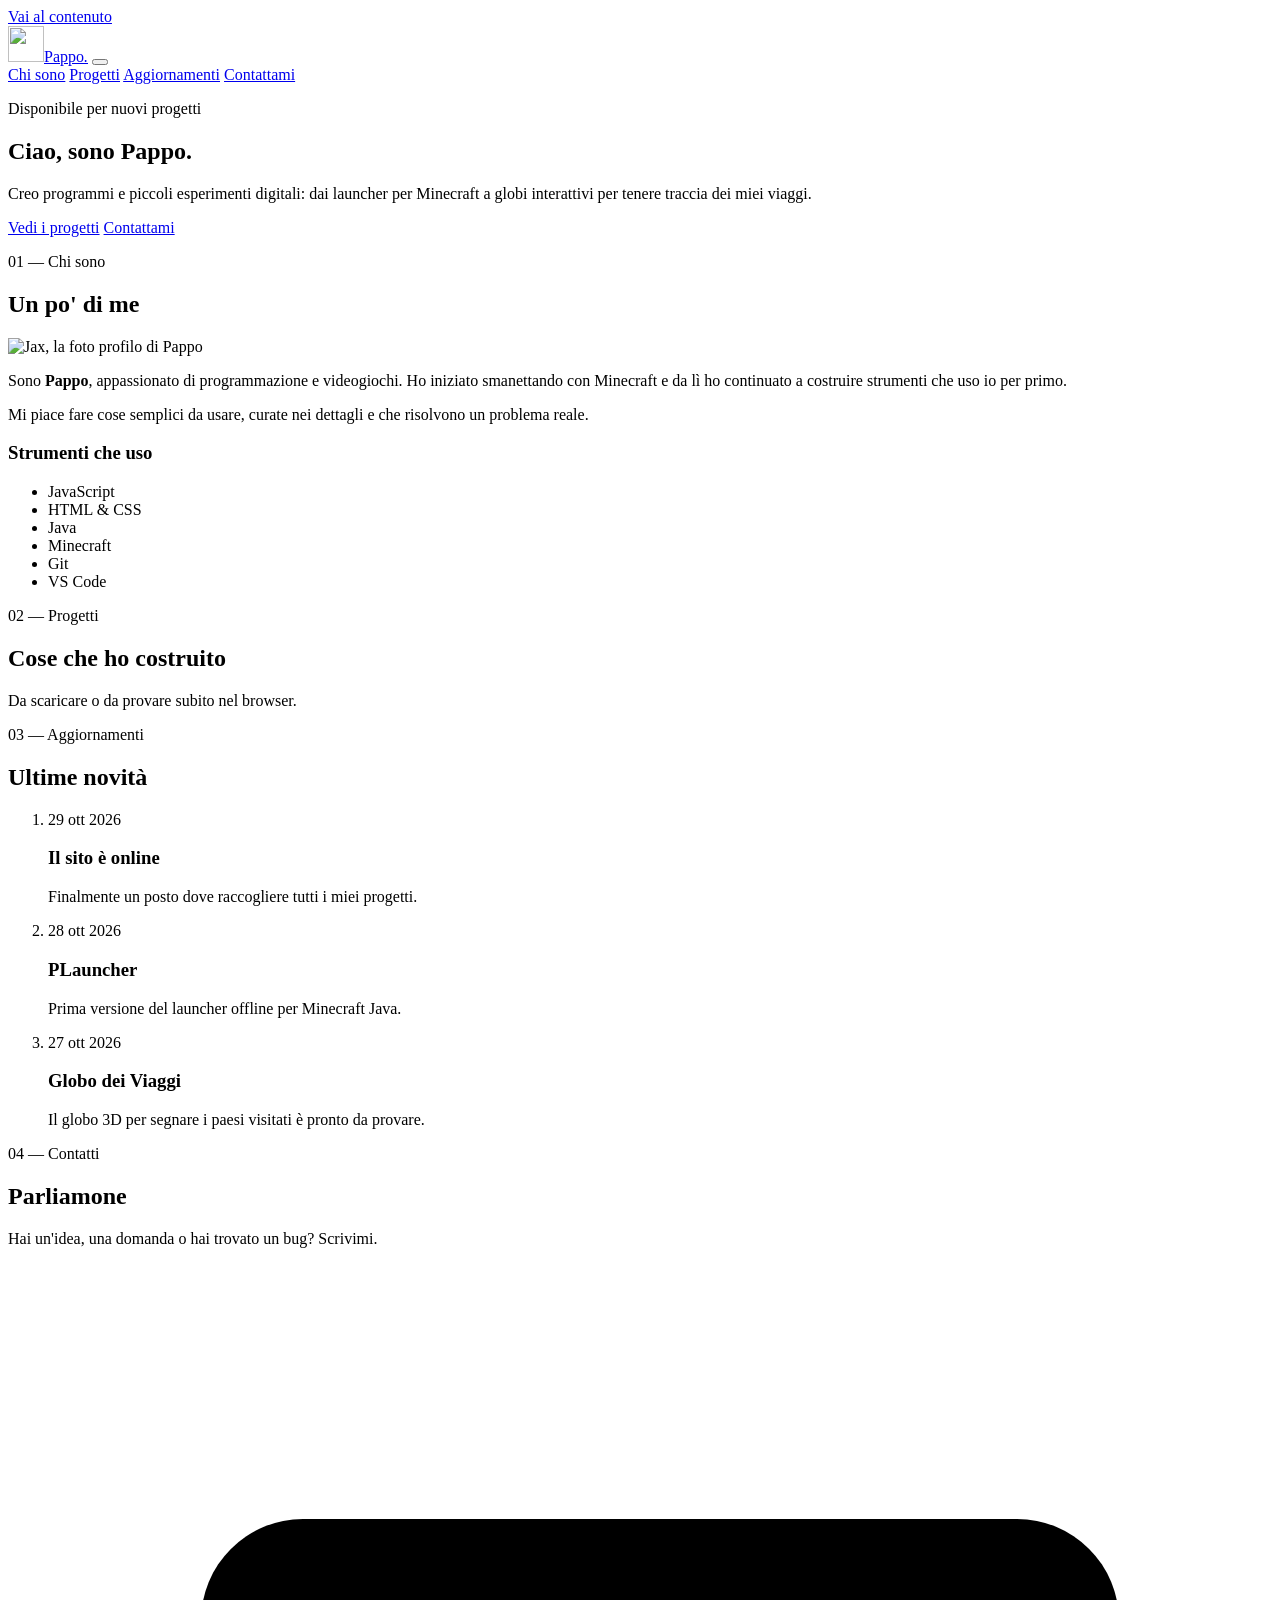
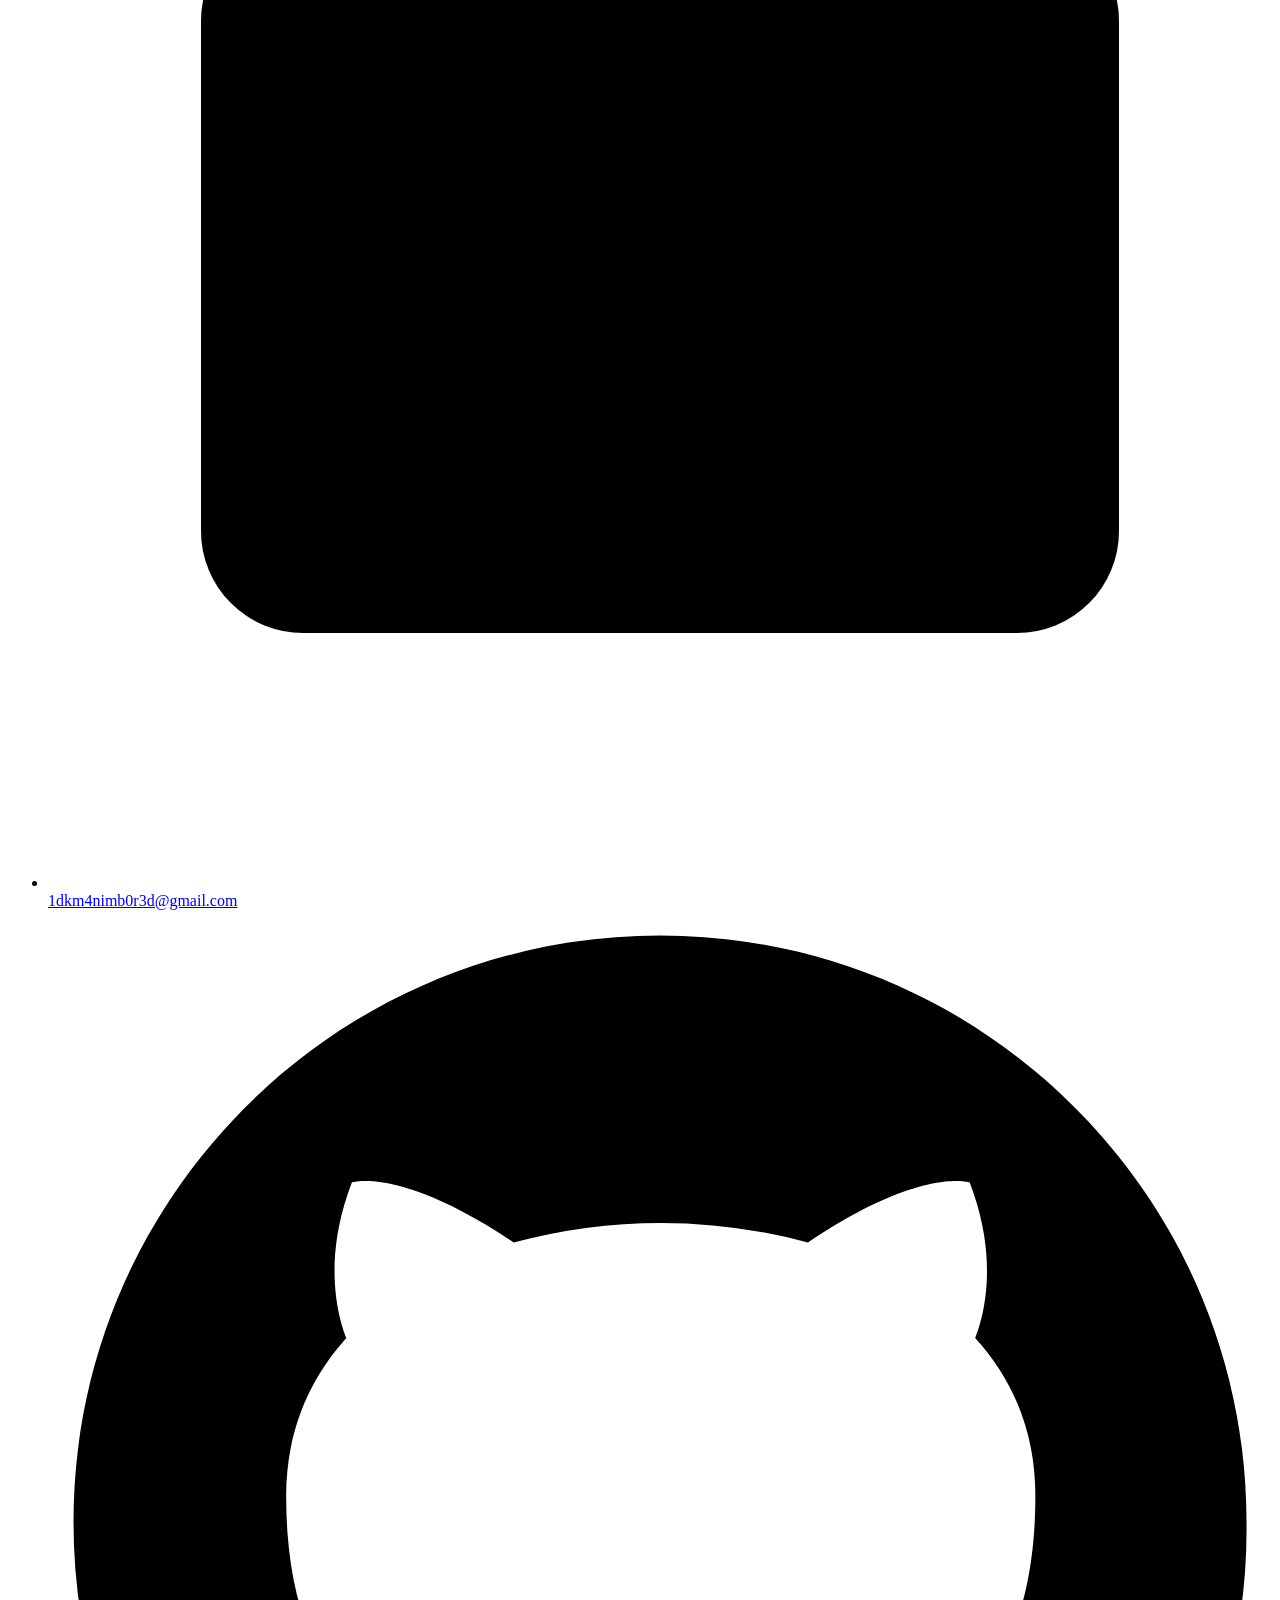
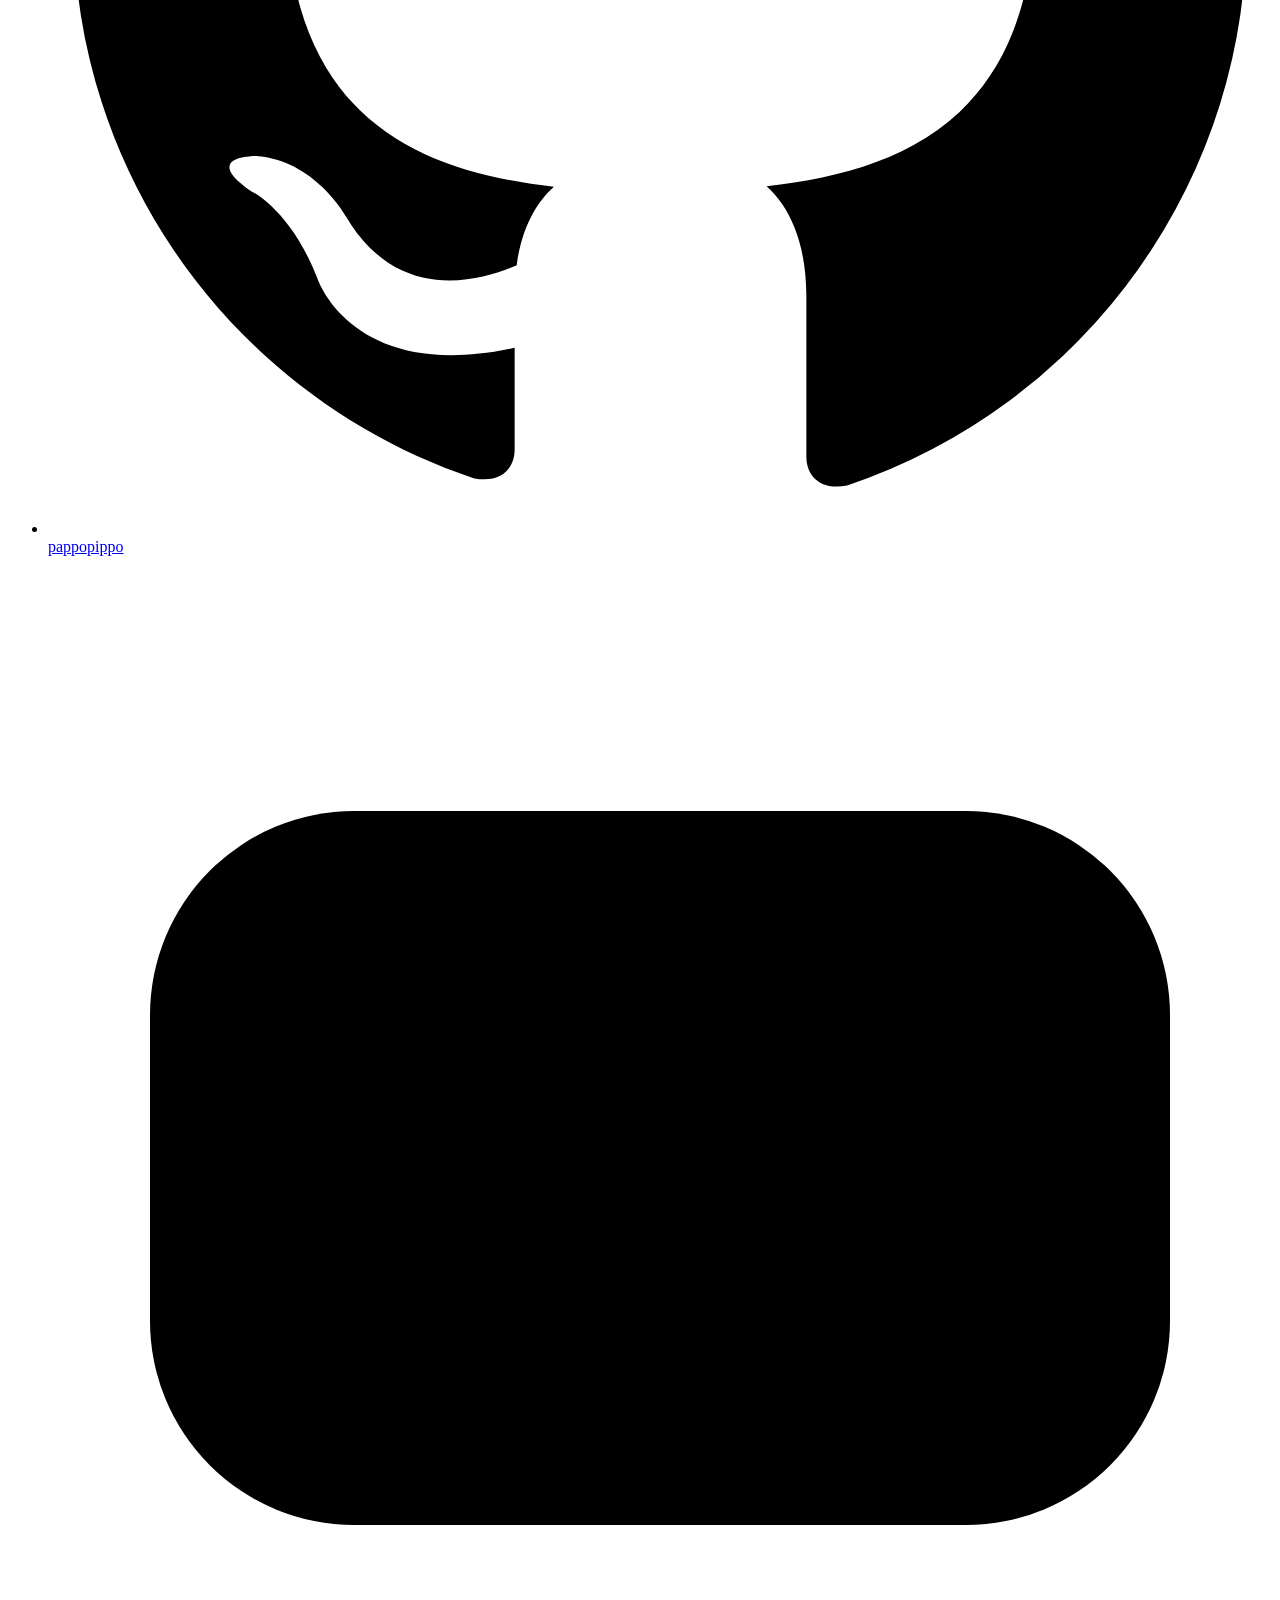
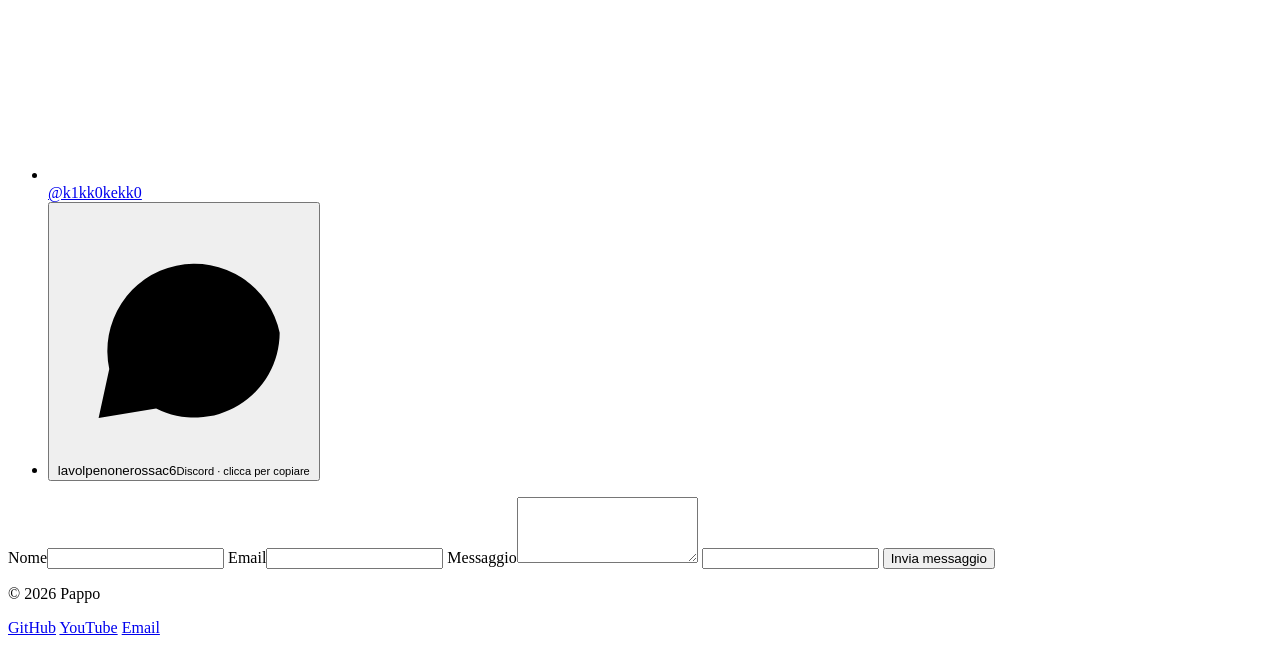
==== index.html @ f4026af4 "Add files via upload" ====
<!doctype html>
<html lang="it">
<head>
  <meta charset="utf-8">
  <meta name="viewport" content="width=device-width, initial-scale=1">
  <!-- ✏️ MODIFICA: titolo e descrizione per Google -->
  <title>Pappo — Sviluppatore</title>
  <link rel="icon" href="img/jax-avatar.png">
  <meta name="description" content="Portfolio personale: PLauncher, Globo dei Viaggi e altri progetti.">
  <meta name="theme-color" content="#0a0a0f">
  <link rel="preconnect" href="https://fonts.googleapis.com">
  <link rel="preconnect" href="https://fonts.gstatic.com" crossorigin>
  <link href="https://fonts.googleapis.com/css2?family=Inter:wght@400;500;600;700;800&display=swap" rel="stylesheet">
  <link rel="stylesheet" href="style.css">
  <!-- Attiva le animazioni solo se il JavaScript funziona -->
  <script>document.documentElement.classList.add("js");</script>
</head>
<body>
  <a class="skip" href="#main">Vai al contenuto</a>

  <!-- Sfumature colorate sullo sfondo -->
  <div class="bg-blobs" aria-hidden="true"><span></span><span></span><span></span></div>

  <!-- ===================== NAVIGAZIONE ===================== -->
  <header class="nav">
    <div class="nav-inner">
      <a class="logo" href="#top"><img src="img/jax-avatar.png" alt="" width="36" height="36"><span>Pappo<i>.</i></span></a>
      <button class="menu-btn" aria-expanded="false" aria-controls="menu" aria-label="Apri il menu">
        <span></span><span></span>
      </button>
      <nav id="menu" class="menu" aria-label="Menu principale">
        <a href="#chi-sono">Chi sono</a>
        <a href="#progetti">Progetti</a>
        <a href="#aggiornamenti">Aggiornamenti</a>
        <a class="menu-cta" href="#contatti">Contattami</a>
      </nav>
    </div>
  </header>

  <main id="main">
    <!-- ===================== HERO ===================== -->
    <section id="top" class="hero container">
      <p class="eyebrow reveal"><span class="dot"></span> Disponibile per nuovi progetti</p>
      <h1 class="reveal">Ciao, sono <span class="grad">Pappo</span>.</h1>
      <p class="lead reveal">Creo programmi e piccoli esperimenti digitali: dai launcher per Minecraft a globi interattivi per tenere traccia dei miei viaggi.</p>
      <div class="hero-actions reveal">
        <a class="btn btn-primary" href="#progetti">Vedi i progetti</a>
        <a class="btn btn-ghost" href="#contatti">Contattami</a>
      </div>
    </section>

    <!-- ===================== CHI SONO ===================== -->
    <section id="chi-sono" class="section container">
      <div class="section-head reveal">
        <p class="kicker">01 — Chi sono</p>
        <h2>Un po' di me</h2>
      </div>
      <div class="about">
        <img class="photo reveal" src="img/jax.png" alt="Jax, la foto profilo di Pappo" width="320" height="380" loading="lazy">
        <div class="about-text reveal">
          <!-- ✏️ MODIFICA: racconta chi sei -->
          <p>Sono <strong>Pappo</strong>, appassionato di programmazione e videogiochi. Ho iniziato smanettando con Minecraft e da lì ho continuato a costruire strumenti che uso io per primo.</p>
          <p>Mi piace fare cose semplici da usare, curate nei dettagli e che risolvono un problema reale.</p>
          <h3>Strumenti che uso</h3>
          <!-- ✏️ MODIFICA: le tue competenze -->
          <ul class="chips">
            <li>JavaScript</li><li>HTML &amp; CSS</li><li>Java</li><li>Minecraft</li><li>Git</li><li>VS Code</li>
          </ul>
        </div>
      </div>
    </section>

    <!-- ===================== PROGETTI ===================== -->
    <!-- Le card vengono create da script.js: per aggiungere un progetto modifica l'elenco PROGETTI lì. -->
    <section id="progetti" class="section container">
      <div class="section-head reveal">
        <p class="kicker">02 — Progetti</p>
        <h2>Cose che ho costruito</h2>
        <p class="muted">Da scaricare o da provare subito nel browser.</p>
      </div>
      <div class="projects" id="projects"></div>
    </section>

    <!-- ===================== AGGIORNAMENTI ===================== -->
    <section id="aggiornamenti" class="section container">
      <div class="section-head reveal">
        <p class="kicker">03 — Aggiornamenti</p>
        <h2>Ultime novità</h2>
      </div>
      <!-- ✏️ MODIFICA: aggiungi le novità in cima copiando un <li> -->
      <ol class="timeline">
        <li class="reveal">
          <time datetime="2026-10-29">29 ott 2026</time>
          <h3>Il sito è online</h3>
          <p>Finalmente un posto dove raccogliere tutti i miei progetti.</p>
        </li>
        <li class="reveal">
          <time datetime="2026-10-28">28 ott 2026</time>
          <h3>PLauncher</h3>
          <p>Prima versione del launcher offline per Minecraft Java.</p>
        </li>
        <li class="reveal">
          <time datetime="2026-10-27">27 ott 2026</time>
          <h3>Globo dei Viaggi</h3>
          <p>Il globo 3D per segnare i paesi visitati è pronto da provare.</p>
        </li>
      </ol>
    </section>

    <!-- ===================== CONTATTI ===================== -->
    <section id="contatti" class="section container">
      <div class="contact reveal">
        <div>
          <p class="kicker">04 — Contatti</p>
          <h2>Parliamone</h2>
          <p class="muted">Hai un'idea, una domanda o hai trovato un bug? Scrivimi.</p>
          <ul class="socials">
            <li><a href="mailto:1dkm4nimb0r3d@gmail.com">
              <svg viewBox="0 0 24 24" aria-hidden="true"><rect x="3" y="5" width="18" height="14" rx="2"/><path d="m3 7 9 6 9-6"/></svg>
              <span>1dkm4nimb0r3d@gmail.com</span></a></li>
            <li><a href="https://github.com/pappopippo" target="_blank" rel="noopener">
              <svg viewBox="0 0 24 24" aria-hidden="true" class="fill"><path d="M12 .5C5.65.5.5 5.65.5 12c0 5.08 3.29 9.39 7.86 10.91.58.1.79-.25.79-.56v-2c-3.2.7-3.87-1.37-3.87-1.37-.52-1.33-1.28-1.69-1.28-1.69-1.04-.71.08-.7.08-.7 1.15.08 1.76 1.18 1.76 1.18 1.03 1.76 2.69 1.25 3.35.96.1-.75.4-1.25.73-1.54-2.56-.29-5.25-1.28-5.25-5.7 0-1.26.45-2.29 1.18-3.1-.12-.29-.51-1.46.11-3.05 0 0 .97-.31 3.17 1.18a11 11 0 0 1 5.77 0c2.2-1.49 3.17-1.18 3.17-1.18.62 1.59.23 2.76.11 3.05.74.81 1.18 1.84 1.18 3.1 0 4.43-2.7 5.4-5.27 5.69.41.36.78 1.06.78 2.14v3.17c0 .31.21.67.8.56A11.5 11.5 0 0 0 23.5 12C23.5 5.65 18.35.5 12 .5Z"/></svg>
              <span>pappopippo</span></a></li>
            <li><a href="https://www.youtube.com/@k1kk0kekk0" target="_blank" rel="noopener">
              <svg viewBox="0 0 24 24" aria-hidden="true"><rect x="2" y="5" width="20" height="14" rx="4"/><path d="m10 9 5 3-5 3z" class="fill"/></svg>
              <span>@k1kk0kekk0</span></a></li>
            <!-- Discord non ha link ai profili per username: il pulsante copia il nome utente -->
            <li><button class="copy" type="button" data-copy="lavolpenonerossac6">
              <svg viewBox="0 0 24 24" aria-hidden="true"><path d="M21 12a8 8 0 0 1-11.6 7.1L4 20l1-4.6A8 8 0 1 1 21 12Z"/></svg>
              <span>lavolpenonerossac6</span><small class="copy-hint">Discord · clicca per copiare</small></button></li>
          </ul>
        </div>

        <!-- Il modulo invia i messaggi via FormSubmit (gratis, nessun account).
             Se non funziona, apre il programma di posta di chi scrive. -->
        <form class="form" id="contact-form">
          <label>Nome<input name="nome" autocomplete="name" required></label>
          <label>Email<input name="email" type="email" autocomplete="email" required></label>
          <label>Messaggio<textarea name="messaggio" rows="4" required></textarea></label>
          <!-- campo trappola per i bot: le persone non lo vedono -->
          <input class="honeypot" name="_honey" tabindex="-1" autocomplete="off" aria-hidden="true">
          <button class="btn btn-primary" type="submit">Invia messaggio</button>
          <p class="form-status" id="form-status" role="status" aria-live="polite"></p>
        </form>
      </div>
    </section>
  </main>

  <!-- ===================== FOOTER ===================== -->
  <footer class="footer container">
    <p>© <span id="year">2026</span> Pappo</p>
    <nav aria-label="Social">
      <a href="https://github.com/pappopippo" target="_blank" rel="noopener">GitHub</a>
      <a href="https://www.youtube.com/@k1kk0kekk0" target="_blank" rel="noopener">YouTube</a>
      <a href="mailto:1dkm4nimb0r3d@gmail.com">Email</a>
    </nav>
  </footer>

  <script src="script.js"></script>
</body>
</html>
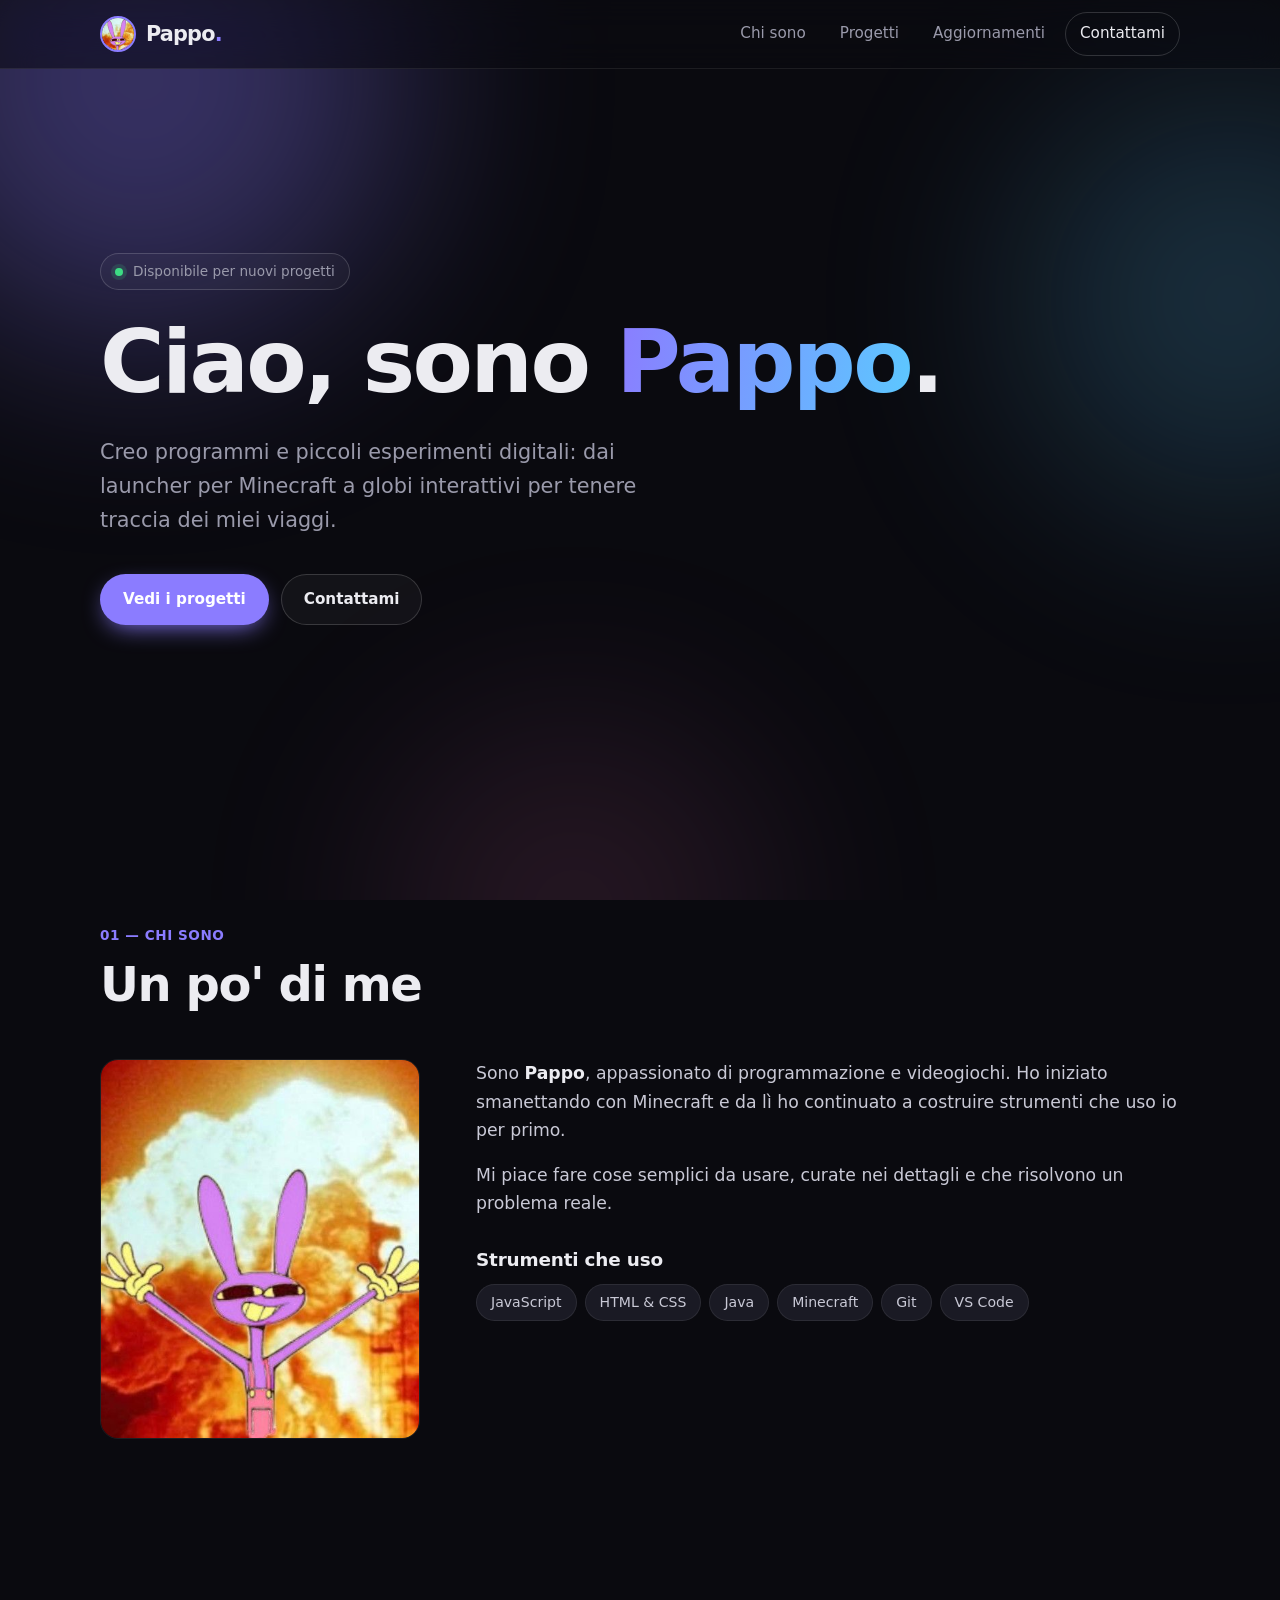
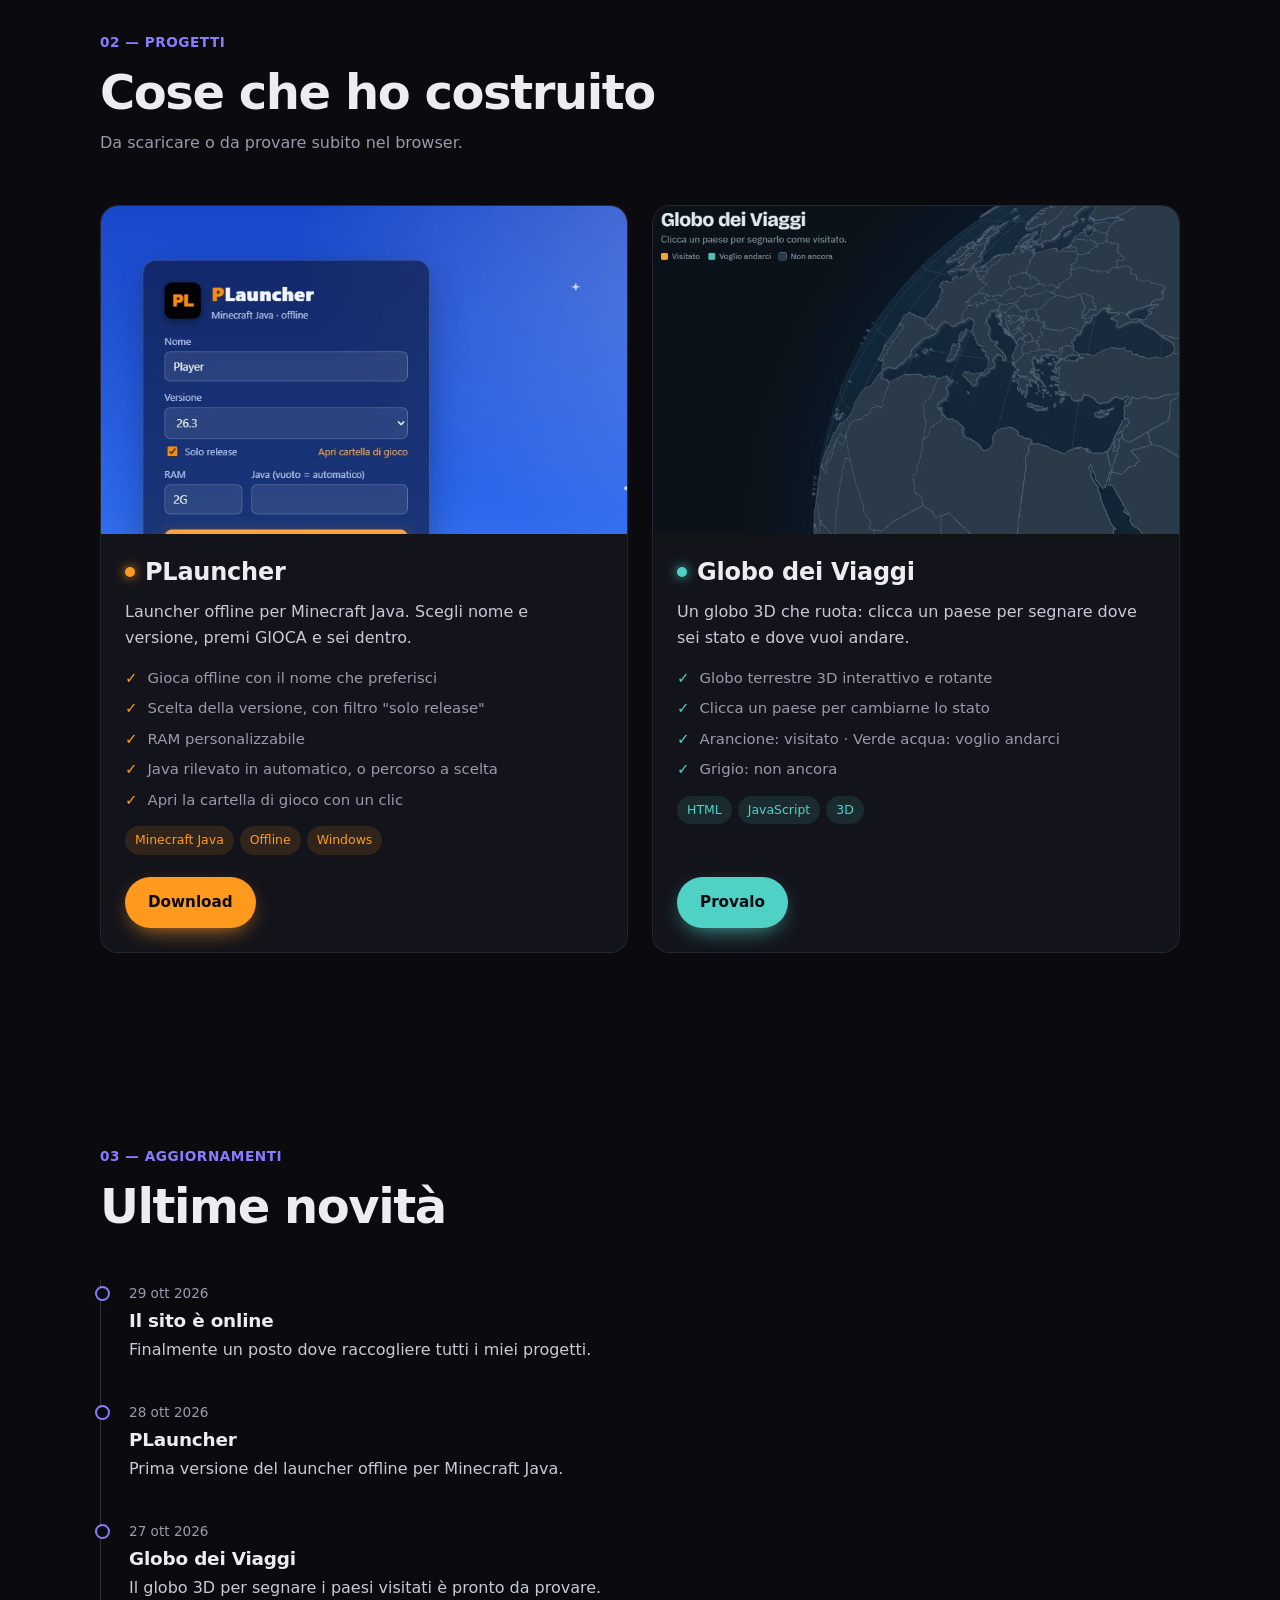
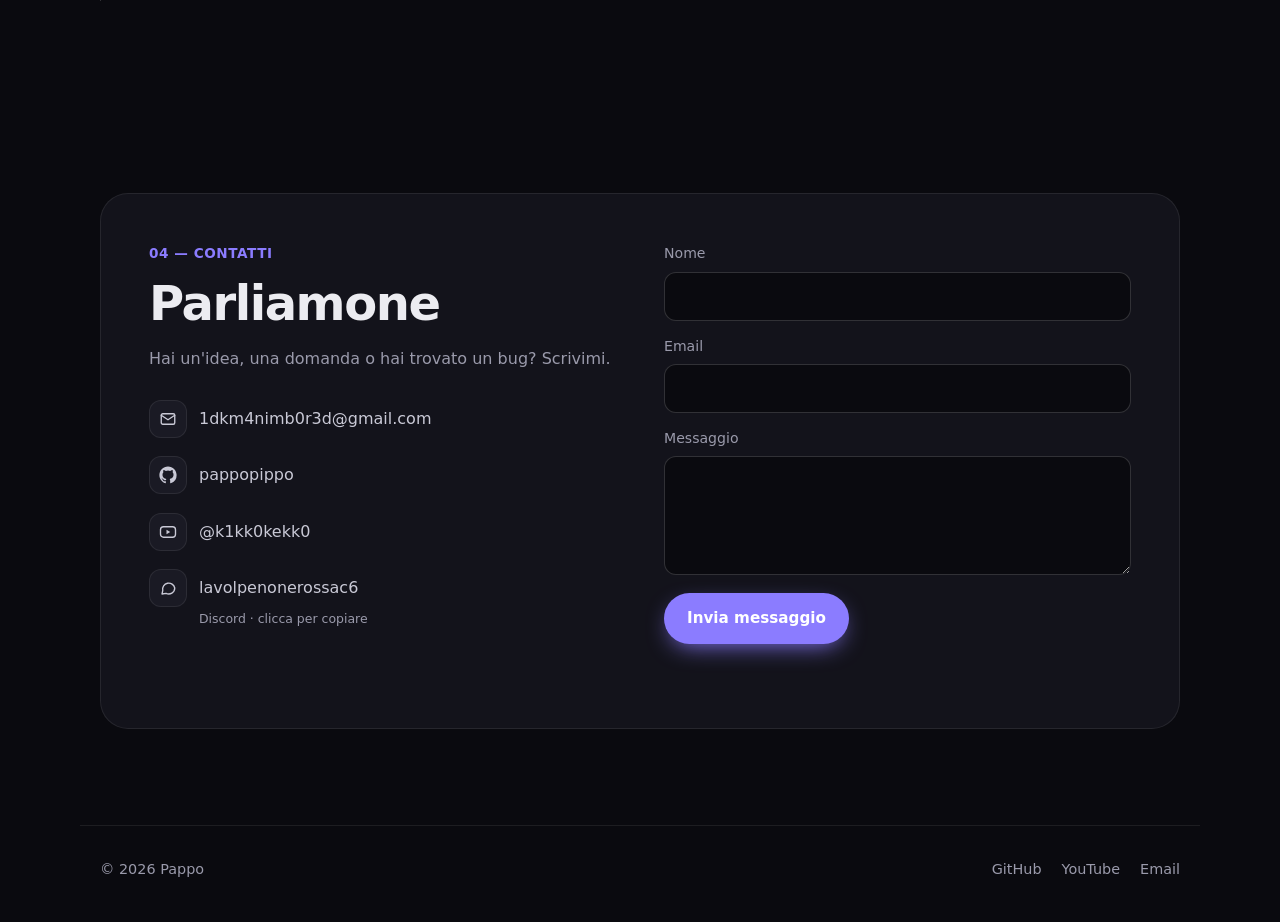
==== commit 31f65fd8: "Add files via upload" ====
--- a/index.html
+++ b/index.html
@@ -5,13 +5,249 @@
   <meta name="viewport" content="width=device-width, initial-scale=1">
   <!-- ✏️ MODIFICA: titolo e descrizione per Google -->
   <title>Pappo — Sviluppatore</title>
-  <link rel="icon" href="img/jax-avatar.png">
+  <link rel="icon" href="[data-uri]">
   <meta name="description" content="Portfolio personale: PLauncher, Globo dei Viaggi e altri progetti.">
   <meta name="theme-color" content="#0a0a0f">
   <link rel="preconnect" href="https://fonts.googleapis.com">
   <link rel="preconnect" href="https://fonts.gstatic.com" crossorigin>
   <link href="https://fonts.googleapis.com/css2?family=Inter:wght@400;500;600;700;800&display=swap" rel="stylesheet">
-  <link rel="stylesheet" href="style.css">
+  <style>
+/* =========================================================
+   COLORI E FONT — cambia qui per modificare tutto il sito
+   ========================================================= */
+:root {
+  --bg: #0a0a0f;
+  --surface: #13131b;
+  --surface-2: #1a1a24;
+  --border: rgba(255, 255, 255, 0.08);
+  --border-strong: rgba(255, 255, 255, 0.16);
+  --text: #ececf1;
+  --muted: #9a9aab;
+  --accent: #8b7cff;        /* colore d'accento principale */
+  --accent-2: #5cc8ff;      /* usato solo nelle sfumature */
+  --radius: 18px;
+  --font: "Inter", system-ui, -apple-system, "Segoe UI", sans-serif;
+  --ease: cubic-bezier(.2, .7, .2, 1);
+}
+
+* { box-sizing: border-box; }
+html { scroll-behavior: smooth; scroll-padding-top: 88px; }
+
+body {
+  margin: 0;
+  background: var(--bg);
+  color: var(--text);
+  font-family: var(--font);
+  font-size: 16px;
+  line-height: 1.65;
+  -webkit-font-smoothing: antialiased;
+  overflow-x: hidden;
+}
+
+a { color: inherit; }
+img { max-width: 100%; display: block; }
+:focus-visible { outline: 2px solid var(--accent); outline-offset: 3px; border-radius: 6px; }
+
+h1, h2, h3 { line-height: 1.1; letter-spacing: -0.03em; margin: 0; }
+h2 { font-size: clamp(2rem, 5vw, 3rem); font-weight: 700; }
+h3 { font-size: 1.15rem; font-weight: 600; letter-spacing: -0.01em; }
+
+.container { width: 100%; max-width: 1120px; margin: 0 auto; padding: 0 20px; }
+.muted { color: var(--muted); }
+
+.skip { position: absolute; left: -999px; top: 8px; z-index: 100; background: var(--accent); color: #fff; padding: 8px 14px; border-radius: 8px; }
+.skip:focus { left: 8px; }
+
+/* ---------- Sfumature di sfondo ---------- */
+.bg-blobs { position: fixed; inset: 0; z-index: -1; pointer-events: none; overflow: hidden; }
+.bg-blobs span { position: absolute; border-radius: 50%; filter: blur(110px); opacity: .35; }
+.bg-blobs span:nth-child(1) { width: 520px; height: 520px; background: var(--accent); top: -180px; left: -120px; }
+.bg-blobs span:nth-child(2) { width: 420px; height: 420px; background: var(--accent-2); top: 10%; right: -160px; opacity: .2; }
+.bg-blobs span:nth-child(3) { width: 380px; height: 380px; background: #ff7ac6; bottom: -200px; left: 30%; opacity: .12; }
+
+/* ---------- Navigazione ---------- */
+.nav {
+  position: fixed; top: 0; left: 0; right: 0; z-index: 50;
+  background: rgba(10, 10, 15, 0.6);
+  backdrop-filter: blur(16px) saturate(140%);
+  -webkit-backdrop-filter: blur(16px) saturate(140%);
+  border-bottom: 1px solid var(--border);
+}
+.nav-inner { max-width: 1120px; margin: 0 auto; padding: 0 20px; height: 68px; display: flex; align-items: center; justify-content: space-between; }
+.logo { display: flex; align-items: center; gap: 10px; font-weight: 800; font-size: 1.3rem; text-decoration: none; letter-spacing: -0.04em; }
+.logo img { width: 36px; height: 36px; border-radius: 50%; object-fit: cover; border: 2px solid var(--accent); }
+.logo i { font-style: normal; color: var(--accent); }
+.menu { display: flex; align-items: center; gap: 6px; }
+.menu a { text-decoration: none; color: var(--muted); font-size: .95rem; font-weight: 500; padding: 8px 14px; border-radius: 999px; transition: color .2s, background .2s; }
+.menu a:hover { color: var(--text); background: rgba(255,255,255,.05); }
+.menu .menu-cta { color: var(--text); border: 1px solid var(--border-strong); }
+.menu .menu-cta:hover { border-color: var(--accent); }
+.menu-btn { display: none; }
+
+/* ---------- Pulsanti ---------- */
+.btn {
+  display: inline-flex; align-items: center; justify-content: center; gap: 8px;
+  font: inherit; font-weight: 600; font-size: .95rem;
+  padding: 12px 22px; border-radius: 999px; cursor: pointer;
+  text-decoration: none; border: 1px solid transparent;
+  transition: transform .2s var(--ease), background .2s, border-color .2s, box-shadow .2s;
+}
+.btn:hover { transform: translateY(-2px); }
+.btn-primary { background: var(--accent); color: #fff; box-shadow: 0 8px 24px -8px var(--accent); }
+.btn-primary:hover { background: #9d90ff; box-shadow: 0 12px 30px -8px var(--accent); }
+.btn-ghost { background: rgba(255,255,255,.04); color: var(--text); border-color: var(--border-strong); }
+.btn-ghost:hover { background: rgba(255,255,255,.08); }
+
+/* ---------- Hero ---------- */
+.hero { min-height: 92vh; min-height: 92svh; display: flex; flex-direction: column; justify-content: center; padding-top: 110px; padding-bottom: 60px; }
+.eyebrow {
+  display: inline-flex; align-items: center; gap: 10px; align-self: flex-start;
+  margin: 0 0 24px; padding: 6px 14px; font-size: .85rem; color: var(--muted);
+  border: 1px solid var(--border-strong); border-radius: 999px; background: rgba(255,255,255,.03);
+}
+.dot { width: 8px; height: 8px; border-radius: 50%; background: #3ddc84; box-shadow: 0 0 0 4px rgba(61,220,132,.15); }
+.hero h1 { font-size: clamp(2.6rem, 8vw, 5.5rem); font-weight: 800; max-width: 14ch; }
+.grad { background: linear-gradient(100deg, var(--accent), var(--accent-2)); -webkit-background-clip: text; background-clip: text; color: transparent; }
+.lead { font-size: clamp(1.05rem, 2.2vw, 1.3rem); color: var(--muted); max-width: 46ch; margin: 24px 0 36px; }
+.hero-actions { display: flex; flex-wrap: wrap; gap: 12px; }
+
+/* ---------- Sezioni ---------- */
+.section { padding: 96px 20px; }
+.section-head { margin-bottom: 48px; }
+.section-head .muted { margin: 12px 0 0; }
+.kicker { margin: 0 0 12px; font-size: .85rem; font-weight: 600; color: var(--accent); letter-spacing: .04em; text-transform: uppercase; }
+
+/* ---------- Chi sono ---------- */
+.about { display: grid; grid-template-columns: 320px 1fr; gap: 56px; align-items: start; }
+.photo { width: 100%; aspect-ratio: 32 / 38; object-fit: cover; border-radius: var(--radius); border: 1px solid var(--border); }
+.photo-placeholder {
+  display: grid; place-items: center; font-size: 4rem; font-weight: 800; color: rgba(255,255,255,.2);
+  background: linear-gradient(140deg, var(--surface-2), var(--surface)), var(--surface);
+  background-image: radial-gradient(circle at 30% 20%, rgba(139,124,255,.35), transparent 60%);
+}
+.about-text p { margin: 0 0 16px; font-size: 1.08rem; color: #c9c9d6; }
+.about-text strong { color: var(--text); }
+.about-text h3 { margin: 32px 0 14px; }
+.chips { list-style: none; padding: 0; margin: 0; display: flex; flex-wrap: wrap; gap: 8px; }
+.chips li { font-size: .88rem; padding: 6px 14px; border-radius: 999px; background: var(--surface-2); border: 1px solid var(--border); color: #c9c9d6; }
+
+/* ---------- Progetti ---------- */
+.projects { display: grid; grid-template-columns: repeat(auto-fit, minmax(min(100%, 420px), 1fr)); gap: 24px; }
+.project {
+  --p: var(--accent);
+  display: flex; flex-direction: column;
+  background: var(--surface); border: 1px solid var(--border); border-radius: var(--radius);
+  overflow: hidden;
+  transition: transform .35s var(--ease), border-color .35s, box-shadow .35s;
+}
+.project:hover {
+  transform: translateY(-6px);
+  border-color: color-mix(in srgb, var(--p) 55%, transparent);
+  box-shadow: 0 20px 50px -20px color-mix(in srgb, var(--p) 55%, transparent);
+}
+.project-shot { aspect-ratio: 16 / 10; overflow: hidden; background: #000; border-bottom: 1px solid var(--border); }
+.project-shot img { width: 100%; height: 100%; object-fit: cover; object-position: top center; transition: transform .6s var(--ease); }
+.project:hover .project-shot img { transform: scale(1.04); }
+.project-body { padding: 24px; display: flex; flex-direction: column; gap: 14px; flex: 1; }
+.project-title { display: flex; align-items: center; gap: 10px; }
+.project-title::before { content: ""; width: 10px; height: 10px; border-radius: 50%; background: var(--p); box-shadow: 0 0 12px var(--p); }
+.project-title h3 { font-size: 1.5rem; }
+.project-body p { margin: 0; color: #c9c9d6; }
+.features { list-style: none; margin: 0; padding: 0; display: grid; gap: 6px; font-size: .93rem; color: var(--muted); }
+.features li { display: flex; gap: 10px; }
+.features li::before { content: "✓"; color: var(--p); font-weight: 700; }
+.tags { display: flex; flex-wrap: wrap; gap: 6px; }
+.tags span { font-size: .78rem; font-weight: 500; padding: 4px 10px; border-radius: 999px; color: var(--p); background: color-mix(in srgb, var(--p) 12%, transparent); }
+.project-actions { margin-top: auto; padding-top: 8px; display: flex; gap: 10px; flex-wrap: wrap; }
+.project .btn-primary { background: var(--p); color: #0a0a0f; box-shadow: 0 8px 24px -10px var(--p); }
+.project .btn-primary:hover { background: color-mix(in srgb, var(--p) 85%, #fff); }
+
+/* ---------- Timeline ---------- */
+.timeline { list-style: none; margin: 0; padding: 0 0 0 28px; border-left: 1px solid var(--border-strong); max-width: 720px; }
+.timeline li { position: relative; padding-bottom: 36px; }
+.timeline li:last-child { padding-bottom: 0; }
+.timeline li::before { content: ""; position: absolute; left: -34px; top: 6px; width: 11px; height: 11px; border-radius: 50%; background: var(--bg); border: 2px solid var(--accent); }
+.timeline time { font-size: .85rem; color: var(--muted); }
+.timeline h3 { margin: 4px 0 6px; }
+.timeline p { margin: 0; color: #c9c9d6; }
+
+/* ---------- Contatti ---------- */
+.contact {
+  display: grid; grid-template-columns: 1fr 1fr; gap: 48px;
+  padding: 48px; border-radius: 28px; background: var(--surface); border: 1px solid var(--border);
+}
+.contact h2 { margin-bottom: 12px; }
+.socials { list-style: none; margin: 28px 0 0; padding: 0; display: grid; gap: 10px; }
+.socials a, .socials .copy { display: inline-flex; align-items: center; gap: 12px; text-decoration: none; color: #c9c9d6; transition: color .2s; overflow-wrap: anywhere; }
+.socials a:hover, .socials .copy:hover { color: var(--text); }
+.socials .copy { font: inherit; background: none; border: 0; padding: 0; cursor: pointer; flex-wrap: wrap; text-align: left; }
+.copy-hint { flex-basis: 100%; margin: -10px 0 0 50px; font-size: .78rem; color: var(--muted); }
+.socials svg { width: 38px; height: 38px; padding: 9px; border-radius: 12px; background: var(--surface-2); border: 1px solid var(--border); fill: none; stroke: currentColor; stroke-width: 1.8; stroke-linejoin: round; stroke-linecap: round; transition: border-color .2s, color .2s; }
+.socials svg.fill, .socials svg .fill { fill: currentColor; stroke: none; }
+.socials a:hover svg, .socials .copy:hover svg { border-color: var(--accent); color: var(--accent); }
+.form { display: grid; gap: 14px; }
+.form label { display: grid; gap: 6px; font-size: .88rem; font-weight: 500; color: var(--muted); }
+.form input, .form textarea {
+  font: inherit; color: var(--text); background: var(--bg);
+  border: 1px solid var(--border-strong); border-radius: 12px; padding: 12px 14px; resize: vertical;
+  transition: border-color .2s, box-shadow .2s;
+}
+.form input:focus, .form textarea:focus { outline: none; border-color: var(--accent); box-shadow: 0 0 0 4px color-mix(in srgb, var(--accent) 20%, transparent); }
+.form .btn { justify-self: start; margin-top: 4px; }
+.form .btn:disabled { opacity: .6; cursor: wait; transform: none; }
+.honeypot { position: absolute; left: -9999px; width: 1px; height: 1px; opacity: 0; }
+.form-status { margin: 0; min-height: 1.5em; font-size: .92rem; }
+.form-status.ok { color: #3ddc84; }
+.form-status.err { color: #ff8080; }
+
+/* ---------- Footer ---------- */
+.footer { display: flex; flex-wrap: wrap; justify-content: space-between; gap: 12px; padding-top: 32px; padding-bottom: 40px; border-top: 1px solid var(--border); color: var(--muted); font-size: .9rem; }
+.footer p { margin: 0; }
+.footer nav { display: flex; gap: 20px; }
+.footer a { text-decoration: none; }
+.footer a:hover { color: var(--text); }
+
+/* ---------- Comparsa allo scroll ---------- */
+.js .reveal { opacity: 0; transform: translateY(24px); transition: opacity .8s var(--ease), transform .8s var(--ease); }
+.js .reveal.visible { opacity: 1; transform: none; }
+
+/* ---------- Telefono e tablet ---------- */
+@media (max-width: 820px) {
+  .about { grid-template-columns: 1fr; gap: 32px; }
+  .about .photo { max-width: 280px; }
+  .contact { grid-template-columns: 1fr; padding: 28px 22px; gap: 32px; }
+  .section { padding: 72px 20px; }
+}
+
+@media (max-width: 680px) {
+  .menu-btn {
+    display: grid; gap: 6px; place-content: center;
+    width: 44px; height: 44px; border-radius: 12px; cursor: pointer;
+    background: rgba(255,255,255,.05); border: 1px solid var(--border-strong);
+  }
+  .menu-btn span { display: block; width: 18px; height: 2px; background: var(--text); border-radius: 2px; transition: transform .3s var(--ease); }
+  .menu-btn[aria-expanded="true"] span:first-child { transform: translateY(4px) rotate(45deg); }
+  .menu-btn[aria-expanded="true"] span:last-child { transform: translateY(-4px) rotate(-45deg); }
+
+  .menu {
+    position: absolute; top: 68px; left: 0; right: 0;
+    flex-direction: column; align-items: stretch; gap: 4px; padding: 12px 20px 20px;
+    background: #0d0d14; border-bottom: 1px solid var(--border);
+    box-shadow: 0 24px 40px -12px rgba(0, 0, 0, .7);
+    opacity: 0; visibility: hidden; transform: translateY(-8px);
+    transition: opacity .25s, transform .25s var(--ease), visibility .25s;
+  }
+  .menu.open { opacity: 1; visibility: visible; transform: none; }
+  .menu a { padding: 14px 16px; font-size: 1.05rem; }
+  .menu .menu-cta { text-align: center; margin-top: 8px; }
+}
+
+@media (prefers-reduced-motion: reduce) {
+  html { scroll-behavior: auto; }
+  *, *::before, *::after { transition-duration: .01ms !important; animation-duration: .01ms !important; }
+  .js .reveal { opacity: 1; transform: none; }
+}
+</style>
   <!-- Attiva le animazioni solo se il JavaScript funziona -->
   <script>document.documentElement.classList.add("js");</script>
 </head>
@@ -24,7 +260,7 @@
   <!-- ===================== NAVIGAZIONE ===================== -->
   <header class="nav">
     <div class="nav-inner">
-      <a class="logo" href="#top"><img src="img/jax-avatar.png" alt="" width="36" height="36"><span>Pappo<i>.</i></span></a>
+      <a class="logo" href="#top"><img src="[data-uri]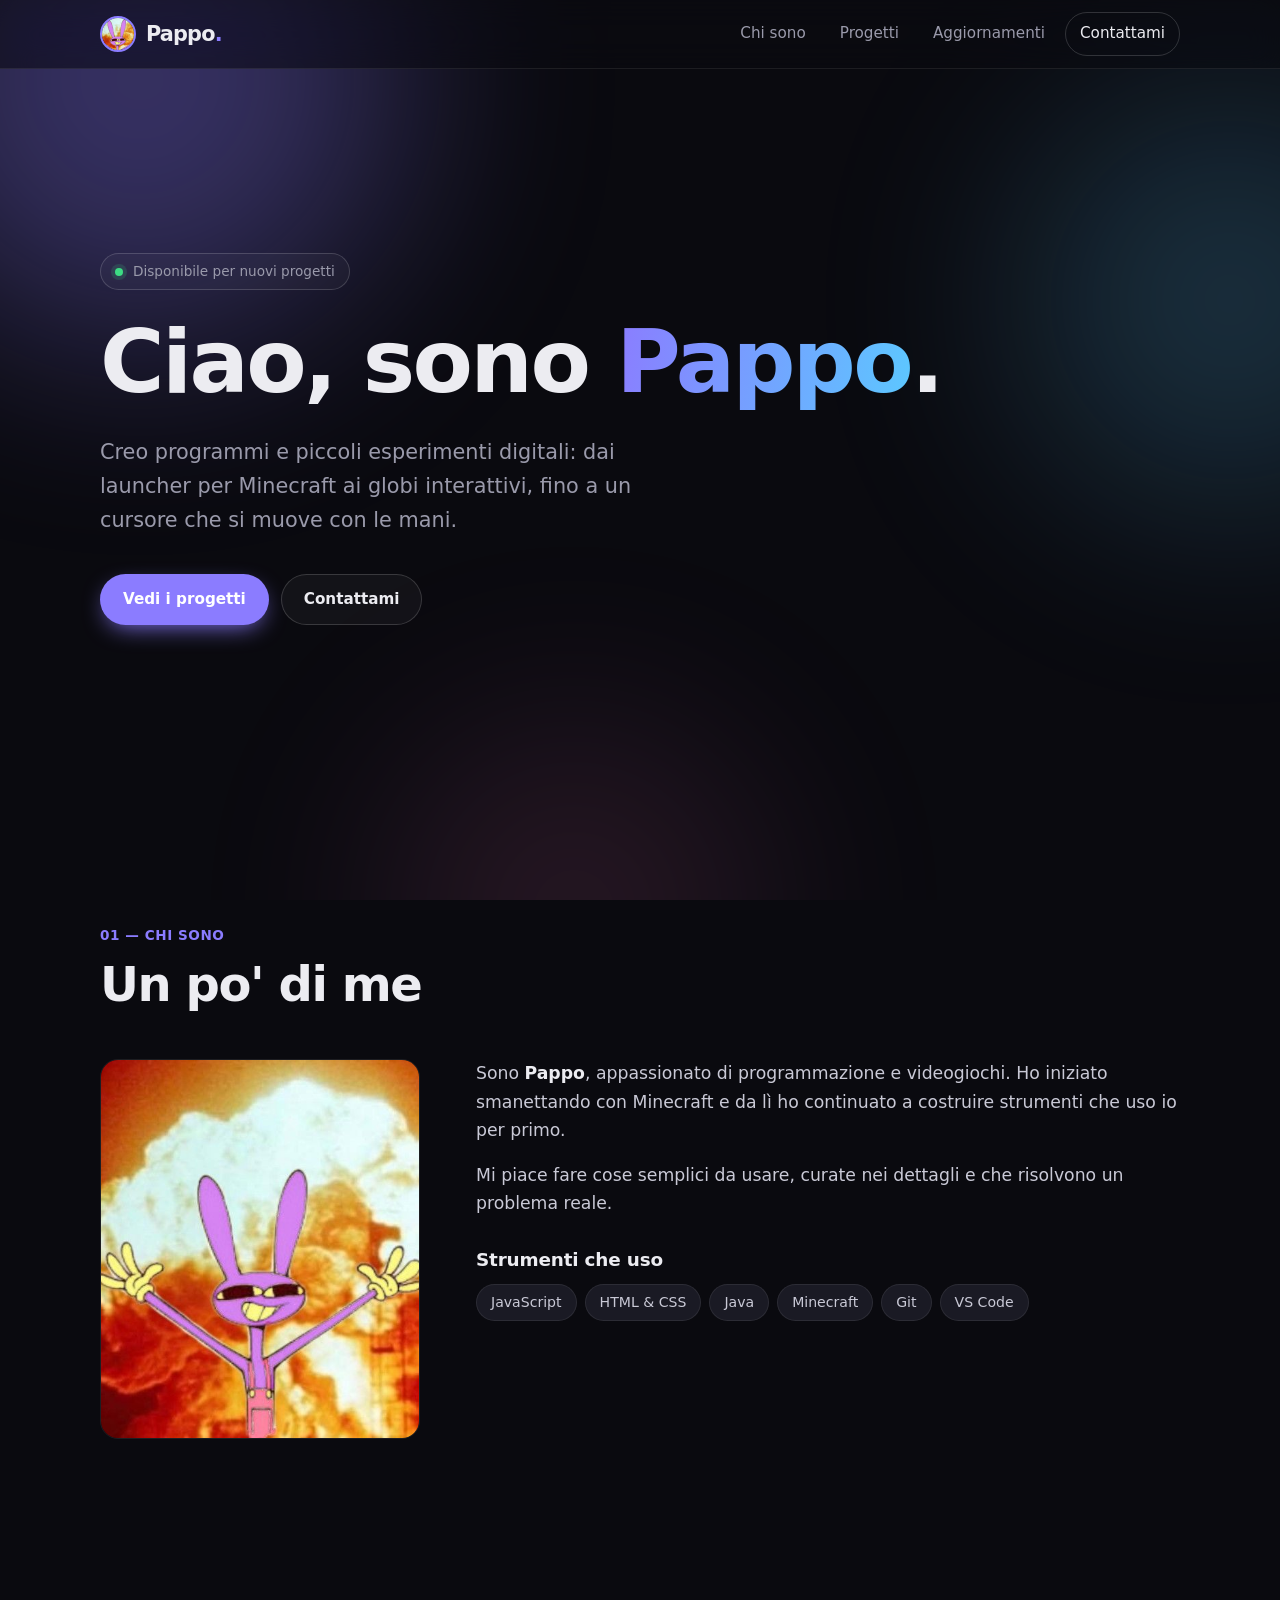
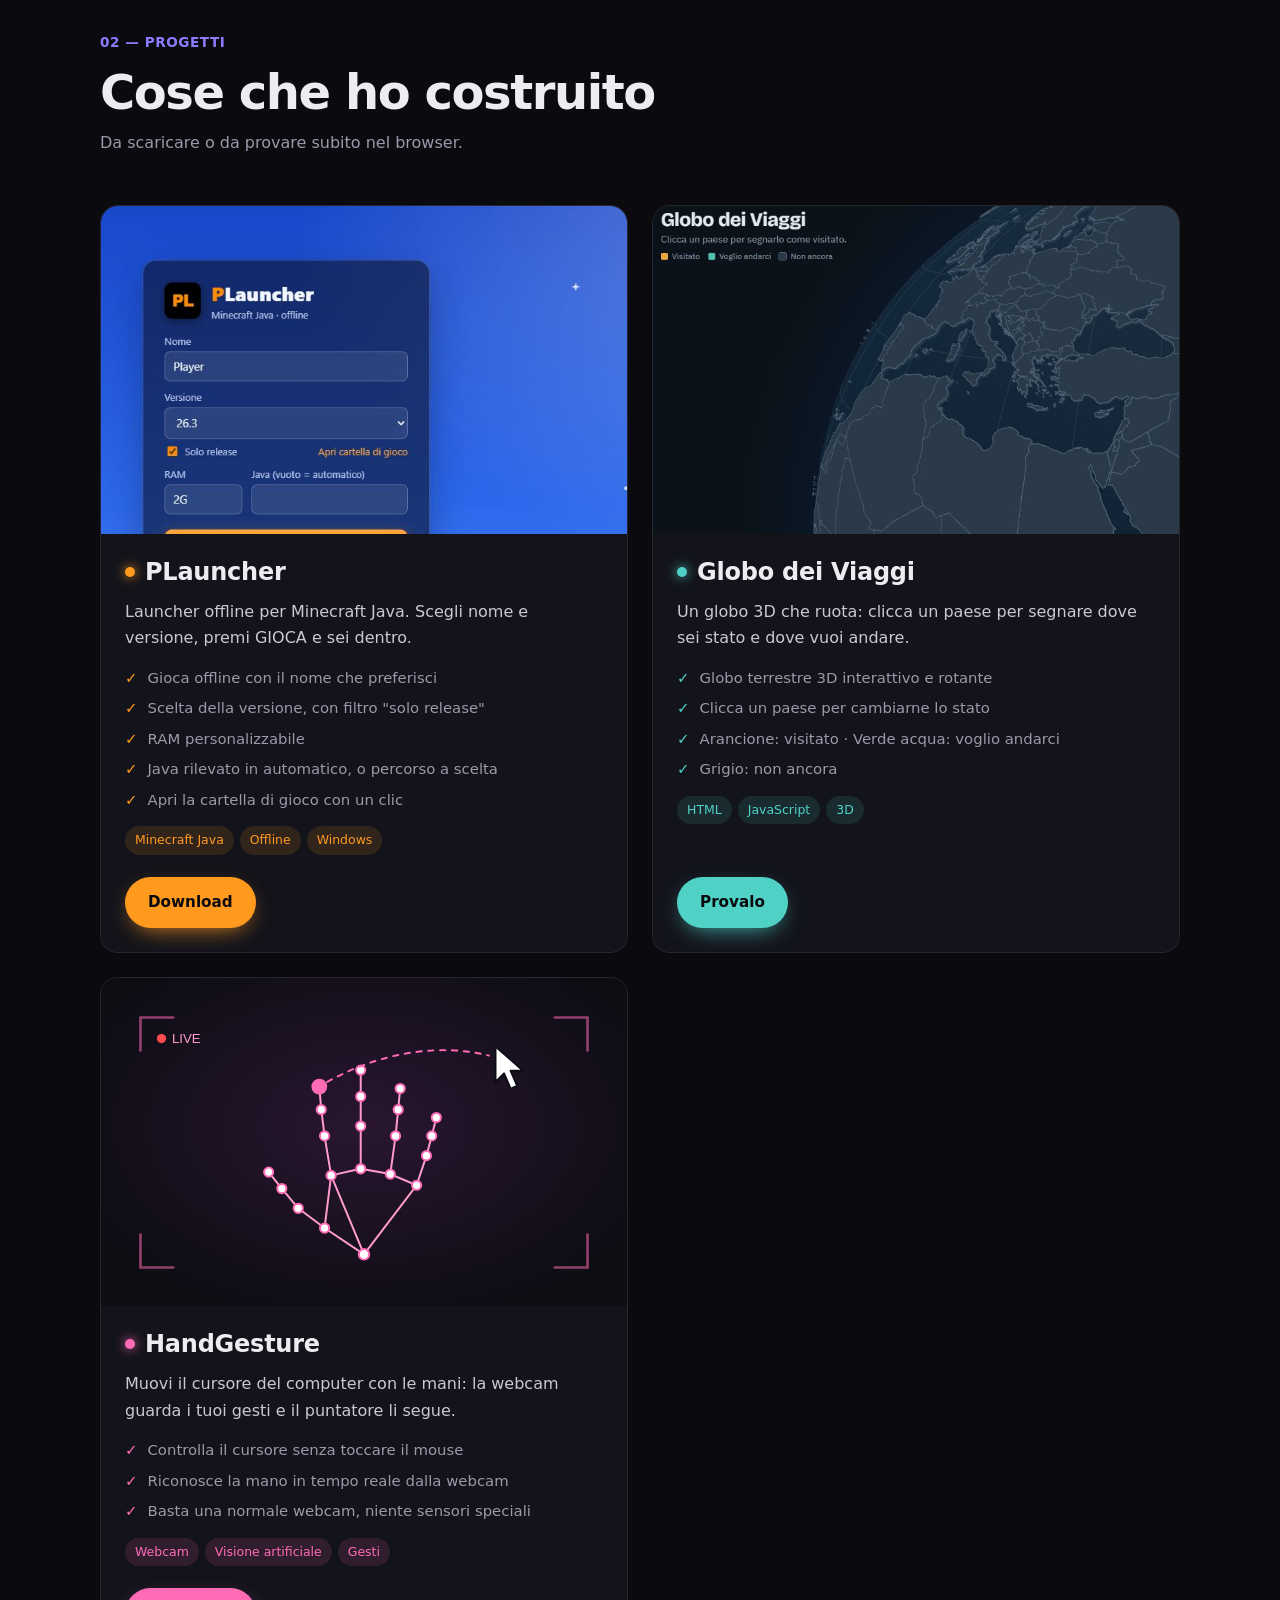
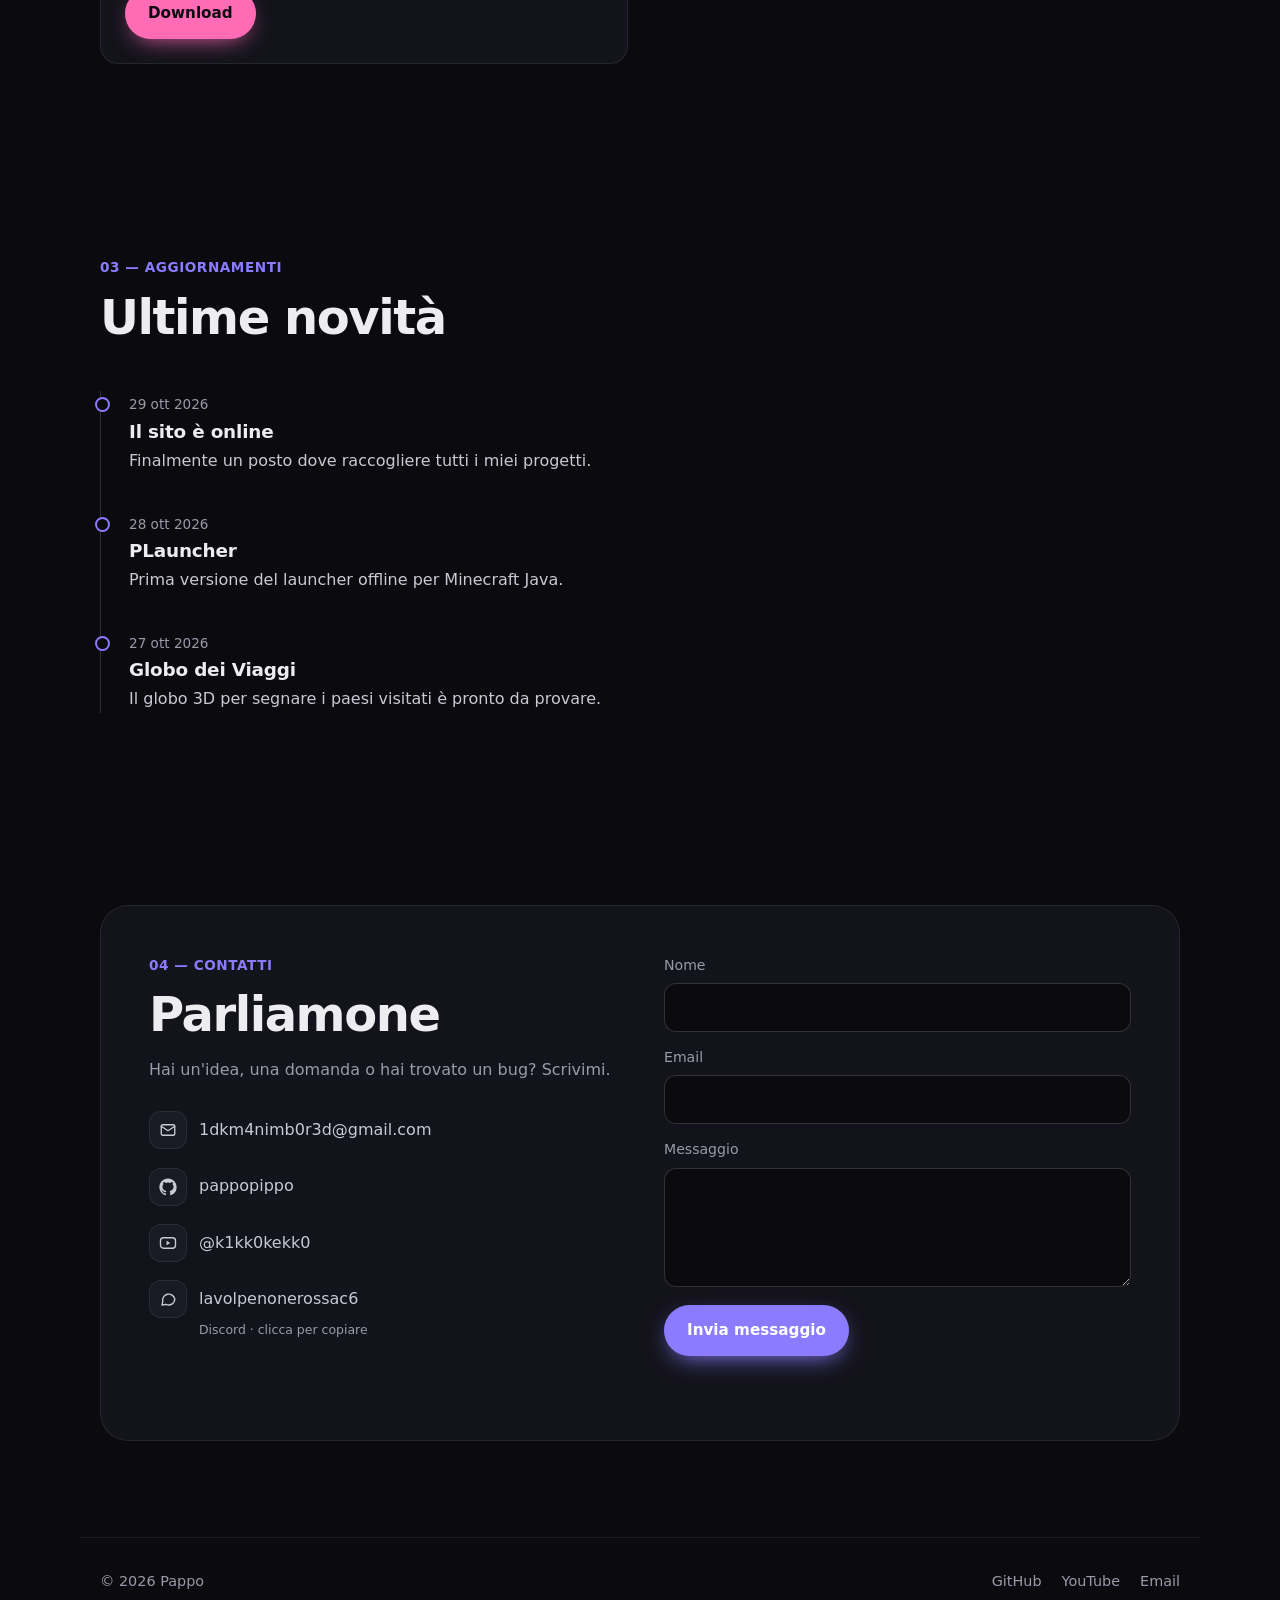
==== commit 20fdd6a3: "Add files via upload" ====
--- a/index.html
+++ b/index.html
@@ -278,7 +278,7 @@
     <section id="top" class="hero container">
       <p class="eyebrow reveal"><span class="dot"></span> Disponibile per nuovi progetti</p>
       <h1 class="reveal">Ciao, sono <span class="grad">Pappo</span>.</h1>
-      <p class="lead reveal">Creo programmi e piccoli esperimenti digitali: dai launcher per Minecraft a globi interattivi per tenere traccia dei miei viaggi.</p>
+      <p class="lead reveal">Creo programmi e piccoli esperimenti digitali: dai launcher per Minecraft ai globi interattivi, fino a un cursore che si muove con le mani.</p>
       <div class="hero-actions reveal">
         <a class="btn btn-primary" href="#progetti">Vedi i progetti</a>
         <a class="btn btn-ghost" href="#contatti">Contattami</a>
@@ -435,6 +435,46 @@
     tecnologie: ["HTML", "JavaScript", "3D"],
     pulsanti: [{ testo: "Provalo", link: "globo.html", principale: true }],
   },
+  {
+    titolo: "HandGesture",
+    colore: "#ff6bb5",
+    // Illustrazione al posto dello screenshot: per usare uno screenshot vero metti qui "img/handgesture.png"
+    immagine: "data:image/svg+xml," + encodeURIComponent(`<svg xmlns="http://www.w3.org/2000/svg" viewBox="0 0 800 500">
+      <defs><radialGradient id="g" cx="50%" cy="45%" r="60%"><stop offset="0" stop-color="#2a1630"/><stop offset="1" stop-color="#0d0d14"/></radialGradient></defs>
+      <rect width="800" height="500" fill="url(#g)"/>
+      <g fill="none" stroke="#ff6bb5" stroke-width="4" stroke-linecap="round" opacity=".55">
+        <path d="M60 110V60h50M690 60h50v50M740 390v50h-50M110 440H60v-50"/>
+      </g>
+      <circle cx="92" cy="92" r="7" fill="#ff4d4d"/>
+      <text x="108" y="99" font-family="Arial, sans-serif" font-size="20" fill="#ff9ccc">LIVE</text>
+      <g fill="none" stroke="#ff9ccc" stroke-width="3" stroke-linecap="round" stroke-linejoin="round">
+        <path d="M400 420L340 380L300 350L275 320L255 295"/>
+        <path d="M400 420L350 300L340 240L335 200L332 165"/>
+        <path d="M395 290L395 225L395 180L395 140"/>
+        <path d="M440 298L448 240L452 200L455 168"/>
+        <path d="M400 420L480 315L495 270L503 240L510 212"/>
+        <path d="M340 380L350 300L395 290L440 298L480 315"/>
+      </g>
+      <g fill="#ffffff" stroke="#ff6bb5" stroke-width="3">
+        <circle cx="400" cy="420" r="8"/><circle cx="340" cy="380" r="7"/><circle cx="300" cy="350" r="7"/><circle cx="275" cy="320" r="7"/><circle cx="255" cy="295" r="7"/>
+        <circle cx="350" cy="300" r="7"/><circle cx="340" cy="240" r="7"/><circle cx="335" cy="200" r="7"/>
+        <circle cx="395" cy="290" r="7"/><circle cx="395" cy="225" r="7"/><circle cx="395" cy="180" r="7"/><circle cx="395" cy="140" r="7"/>
+        <circle cx="440" cy="298" r="7"/><circle cx="448" cy="240" r="7"/><circle cx="452" cy="200" r="7"/><circle cx="455" cy="168" r="7"/>
+        <circle cx="480" cy="315" r="7"/><circle cx="495" cy="270" r="7"/><circle cx="503" cy="240" r="7"/><circle cx="510" cy="212" r="7"/>
+      </g>
+      <circle cx="332" cy="165" r="12" fill="#ff6bb5"/>
+      <path d="M344 158C430 110 520 100 590 118" fill="none" stroke="#ff6bb5" stroke-width="3" stroke-dasharray="8 10" stroke-linecap="round"/>
+      <path d="M600 104v54l13-13 10 23 10-4-10-23h19z" fill="#ffffff" stroke="#0d0d14" stroke-width="3" stroke-linejoin="round"/>
+    </svg>`),
+    descrizione: "Muovi il cursore del computer con le mani: la webcam guarda i tuoi gesti e il puntatore li segue.",
+    funzioni: [
+      "Controlla il cursore senza toccare il mouse",
+      "Riconosce la mano in tempo reale dalla webcam",
+      "Basta una normale webcam, niente sensori speciali",
+    ],
+    tecnologie: ["Webcam", "Visione artificiale", "Gesti"],
+    pulsanti: [{ testo: "Download", link: "https://drive.google.com/file/d/1GUf4QtWyxs43AInMS6YjsbznOcMpfRWM/view?usp=sharing", principale: true, nuovaScheda: true }],
+  },
 ];
 
 /* ---------- Da qui in giù non serve modificare ---------- */
